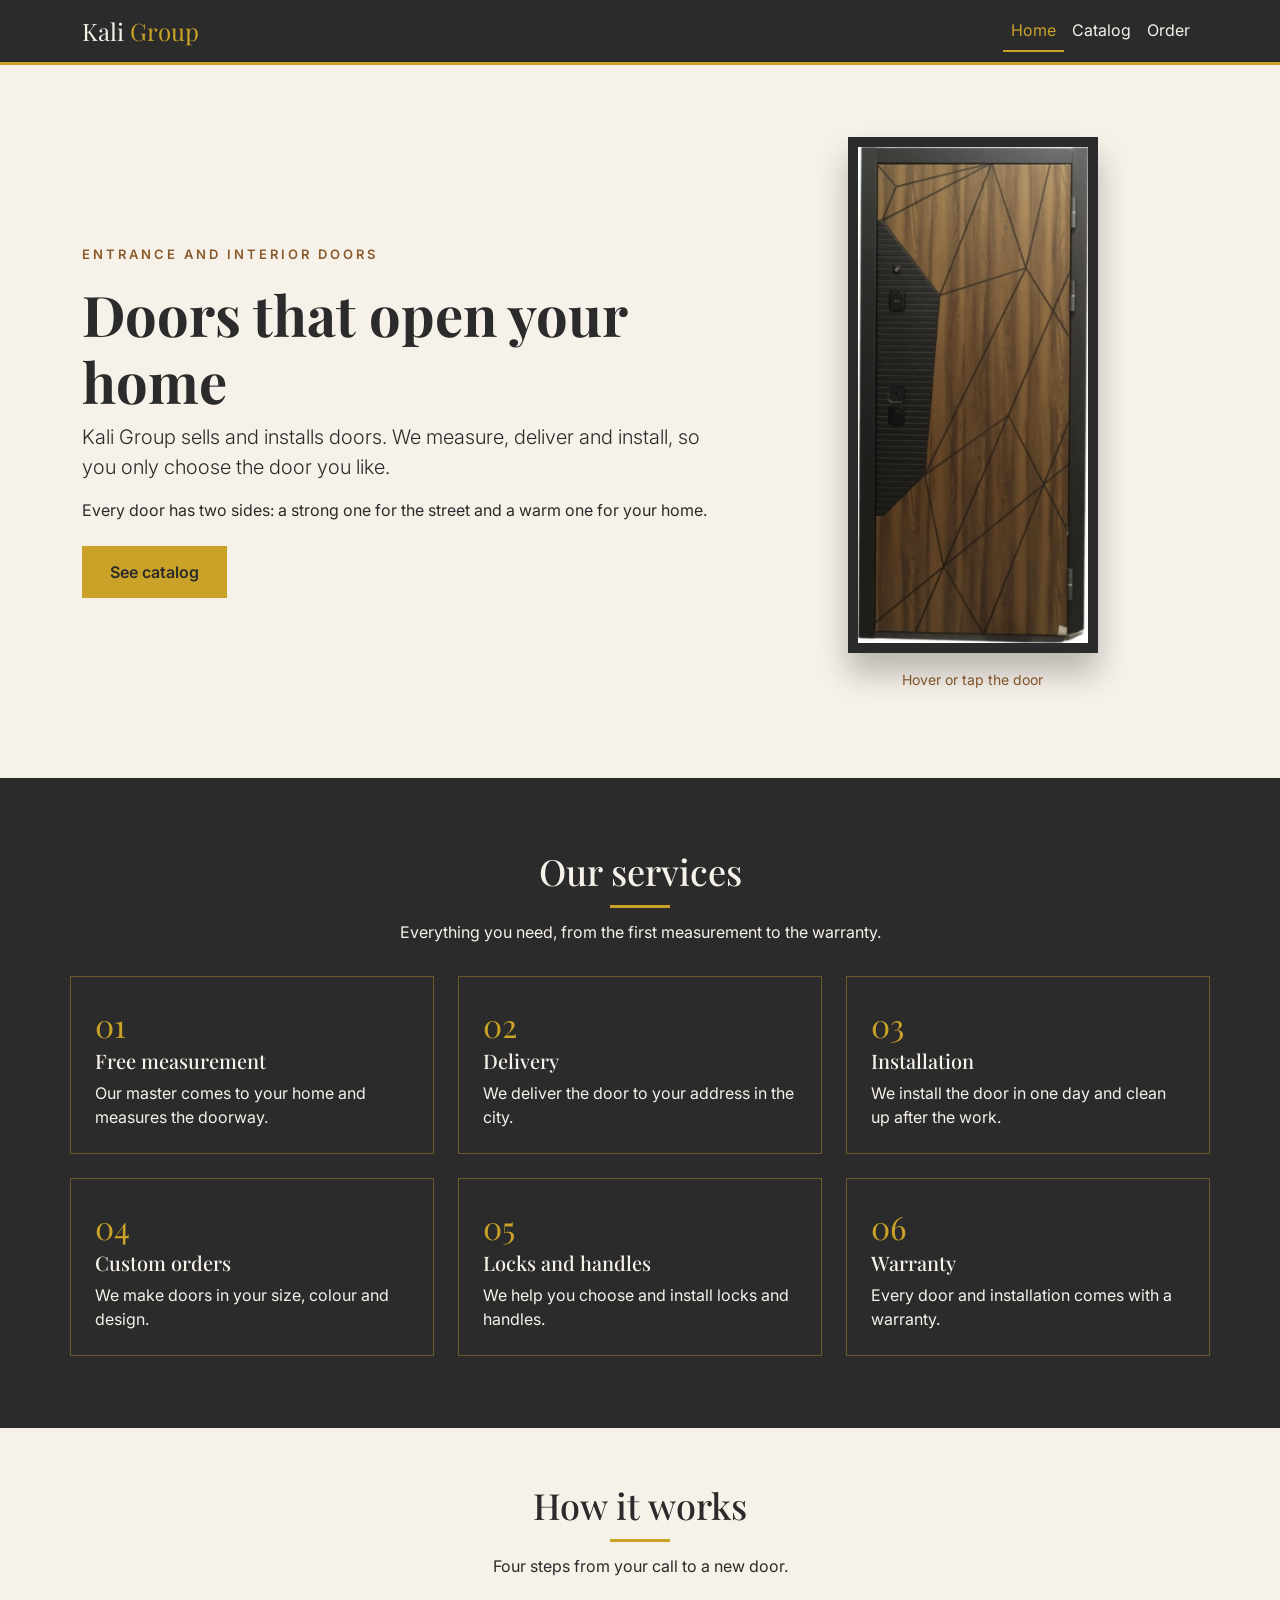
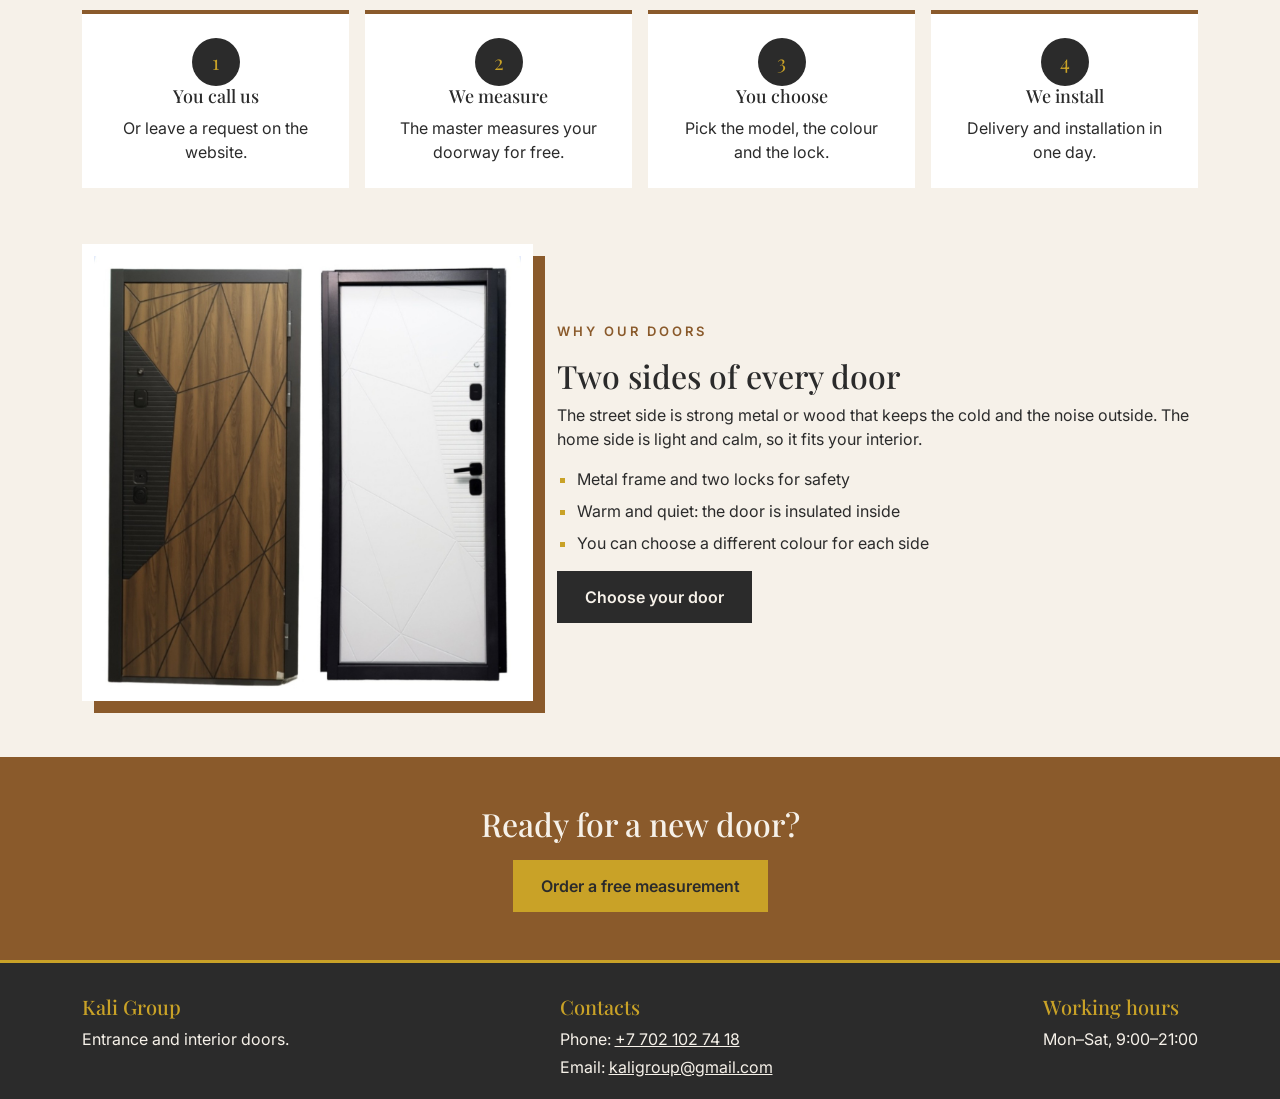
==== index.html @ c983450b "Add files via upload" ====
<!DOCTYPE html>
<html lang="en">
<head>
  <meta charset="UTF-8">
  <meta name="viewport" content="width=device-width, initial-scale=1">
  <title>Kali Group | Doors that open your home</title>

  <link href="https://fonts.googleapis.com/css2?family=Inter:wght@400;600&family=Playfair+Display:wght@600;700&display=swap" rel="stylesheet">
  <link href="https://cdn.jsdelivr.net/npm/bootstrap@5.3.3/dist/css/bootstrap.min.css" rel="stylesheet">
  <link href="style.css" rel="stylesheet">
</head>
<body>

  <header class="sticky-top">
    <nav class="navbar navbar-expand-md site-nav">
      <div class="container">
        <a class="navbar-brand" href="index.html">Kali <span>Group</span></a>

        <button class="navbar-toggler" type="button" data-bs-toggle="collapse" data-bs-target="#mainMenu"
                aria-controls="mainMenu" aria-expanded="false" aria-label="Open menu">
          <span class="navbar-toggler-icon"></span>
        </button>

        <div class="collapse navbar-collapse" id="mainMenu">
          <ul class="navbar-nav ms-auto">
            <li class="nav-item"><a class="nav-link active" href="index.html">Home</a></li>
            <li class="nav-item"><a class="nav-link" href="catalog.html">Catalog</a></li>
            <li class="nav-item"><a class="nav-link" href="catalog.html#order">Order</a></li>
          </ul>
        </div>
      </div>
    </nav>
  </header>

  <main>

    <section class="hero">
      <div class="container">
        <div class="row align-items-center g-4">

          <div class="col-12 col-md-7 text-center text-md-start">
            <p class="kicker">Entrance and interior doors</p>
            <h1>Doors that open your home</h1>
            <p class="lead">Kali Group sells and installs doors. We measure, deliver and install, so you only choose the door you like.</p>
            <p class="d-none d-md-block">Every door has two sides: a strong one for the street and a warm one for your home.</p>

            <a href="catalog.html" class="button mt-2">See catalog</a>
            <a href="tel:+77021027418" class="button button-line mt-2 d-md-none">Call us</a>
          </div>

          <div class="col-12 col-md-5">
            <div class="door" tabindex="0" aria-label="A door that opens when you hover or tap it">
              <div class="door-room">Welcome<br>home</div>
              <div class="door-leaf"></div>
            </div>
            <p class="door-hint">Hover or tap the door</p>
          </div>

        </div>
      </div>
    </section>

    <section class="services" id="services">
      <div class="services-inner">
        <h2 class="section-title">Our services</h2>
        <p class="section-text">Everything you need, from the first measurement to the warranty.</p>

        <div class="services-list">
          <article class="service-item">
            <p class="service-number">01</p>
            <h3>Free measurement</h3>
            <p>Our master comes to your home and measures the doorway.</p>
          </article>
          <article class="service-item">
            <p class="service-number">02</p>
            <h3>Delivery</h3>
            <p>We deliver the door to your address in the city.</p>
          </article>
          <article class="service-item">
            <p class="service-number">03</p>
            <h3>Installation</h3>
            <p>We install the door in one day and clean up after the work.</p>
          </article>
          <article class="service-item">
            <p class="service-number">04</p>
            <h3>Custom orders</h3>
            <p>We make doors in your size, colour and design.</p>
          </article>
          <article class="service-item">
            <p class="service-number">05</p>
            <h3>Locks and handles</h3>
            <p>We help you choose and install locks and handles.</p>
          </article>
          <article class="service-item">
            <p class="service-number">06</p>
            <h3>Warranty</h3>
            <p>Every door and installation comes with a warranty.</p>
          </article>
        </div>
      </div>
    </section>

    <section class="section" id="steps">
      <div class="container">
        <h2 class="section-title">How it works</h2>
        <p class="section-text">Four steps from your call to a new door.</p>

        <div class="steps">
          <article class="step">
            <p class="step-number">1</p>
            <h3>You call us</h3>
            <p>Or leave a request on the website.</p>
          </article>
          <article class="step">
            <p class="step-number">2</p>
            <h3>We measure</h3>
            <p>The master measures your doorway for free.</p>
          </article>
          <article class="step">
            <p class="step-number">3</p>
            <h3>You choose</h3>
            <p>Pick the model, the colour and the lock.</p>
          </article>
          <article class="step">
            <p class="step-number">4</p>
            <h3>We install</h3>
            <p>Delivery and installation in one day.</p>
          </article>
        </div>
      </div>
    </section>

    <section class="section pt-0" id="two-sides">
      <div class="container">
        <div class="row align-items-center g-4">

          <div class="col-12 col-md-5 order-2 order-md-1">
            <figure class="photo-frame mb-0">
              <img src="images/door-modern.jpg" alt="The Modern door: wooden street side and white home side" class="img-fluid">
            </figure>
          </div>

          <div class="col-12 col-md-7 order-1 order-md-2">
            <p class="kicker">Why our doors</p>
            <h2>Two sides of every door</h2>
            <p>The street side is strong metal or wood that keeps the cold and the noise outside. The home side is light and calm, so it fits your interior.</p>
            <ul class="check-list">
              <li>Metal frame and two locks for safety</li>
              <li>Warm and quiet: the door is insulated inside</li>
              <li>You can choose a different colour for each side</li>
            </ul>
            <a href="catalog.html" class="button button-dark">Choose your door</a>
          </div>

        </div>
      </div>
    </section>

    <section class="cta">
      <h2>Ready for a new door?</h2>
      <a href="catalog.html#order" class="button">Order a free measurement</a>
    </section>

  </main>

  <footer class="site-footer">
    <div class="container">
      <div class="footer-inner">
        <div>
          <h3>Kali Group</h3>
          <p>Entrance and interior doors.</p>
        </div>
        <div>
          <h3>Contacts</h3>
          <p>Phone: <a href="tel:+77021027418">+7 702 102 74 18</a></p>
          <p>Email: <a href="mailto:kaligroup@gmail.com">kaligroup@gmail.com</a></p>
        </div>
        <div>
          <h3>Working hours</h3>
          <p>Mon–Sat, 9:00–21:00</p>
        </div>
      </div>
  </footer>

  <script src="https://cdn.jsdelivr.net/npm/bootstrap@5.3.3/dist/js/bootstrap.bundle.min.js"></script>
</body>
</html>
---- style.css ----
:root {
  --graphite: #2b2b2b;
  --walnut: #8a5a2b;
  --cream: #f6f1e9;
  --brass: #c9a227;
  --white: #ffffff;
}

html {
  scroll-behavior: smooth;
}

body {
  font-family: "Inter", sans-serif;
  background-color: var(--cream);
  color: var(--graphite);
}

h1, h2, h3 {
  font-family: "Playfair Display", serif;
}

section {
  scroll-margin-top: 70px;
}

.section {
  padding: 56px 0;
}

.section-title {
  text-align: center;
  font-size: 30px;
  margin-bottom: 12px;
}

.section-title::after {
  content: "";
  display: block;
  width: 60px;
  height: 3px;
  margin: 12px auto 0;
  background-color: var(--brass);
}

.section-text {
  text-align: center;
  margin-bottom: 32px;
}

.kicker {
  text-transform: uppercase;
  letter-spacing: 3px;
  font-size: 13px;
  font-weight: 600;
  color: var(--walnut);
}

/* Buttons */

.button {
  display: inline-block;
  padding: 12px 26px;
  border: 2px solid var(--brass);
  background-color: var(--brass);
  color: var(--graphite);
  font-weight: 600;
  text-decoration: none;
  transition: background-color 0.3s, color 0.3s, border-color 0.3s;
}

.button:hover {
  background-color: var(--walnut);
  border-color: var(--walnut);
  color: var(--cream);
}

.button-line {
  background-color: transparent;
  border-color: var(--graphite);
}

.button-line:hover {
  background-color: var(--graphite);
  border-color: var(--graphite);
}

.button-dark {
  background-color: var(--graphite);
  border-color: var(--graphite);
  color: var(--cream);
}

/* Navbar */

.site-nav {
  background-color: var(--graphite);
  border-bottom: 3px solid var(--brass);
}

.site-nav .navbar-brand {
  font-family: "Playfair Display", serif;
  font-size: 24px;
  color: var(--cream);
}

.site-nav .navbar-brand span {
  color: var(--brass);
}

.site-nav .nav-link {
  color: var(--cream);
  border-bottom: 2px solid transparent;
  transition: color 0.3s, border-color 0.3s;
}

.site-nav .nav-link:hover,
.site-nav .nav-link.active {
  color: var(--brass);
  border-bottom-color: var(--brass);
}

.site-nav .navbar-toggler {
  border-color: var(--brass);
  border-radius: 0;
}

.site-nav .navbar-toggler-icon {
  filter: invert(1);
}

/* Hero with the door */

.hero {
  padding: 48px 0;
  overflow: hidden;
}

.hero h1 {
  font-size: 36px;
  font-weight: 700;
}

.door {
  display: grid;
  width: 200px;
  height: 412px;
  margin: 0 auto;
  border: 10px solid var(--graphite);
  perspective: 1200px;
  cursor: pointer;
  box-shadow: 0 20px 30px rgba(0, 0, 0, 0.25);
}

.door-room,
.door-leaf {
  grid-area: 1 / 1;
}

.door-room {
  display: flex;
  align-items: center;
  justify-content: center;
  text-align: center;
  background: radial-gradient(circle, #fff7d6, #e8c96a);
  font-family: "Playfair Display", serif;
  font-size: 24px;
  color: var(--walnut);
}

.door-leaf {
  background-image: url("images/door-modern-outside.jpg");
  background-size: cover;
  background-position: center;
  transform-origin: left center;
  transition: transform 1s;
}

.door:hover .door-leaf,
.door:focus .door-leaf {
  transform: rotateY(-75deg);
}

.door-hint {
  margin-top: 16px;
  text-align: center;
  font-size: 14px;
  color: var(--walnut);
}

/* Services: own Grid */

.services {
  padding: 56px 16px;
  background-color: var(--graphite);
  color: var(--cream);
}

.services-inner {
  max-width: 1140px;
  margin: 0 auto;
}

.services-list {
  display: grid;
  grid-template-columns: 1fr;
  gap: 16px;
}

.service-item {
  padding: 24px;
  border: 1px solid rgba(201, 162, 39, 0.4);
  transition: transform 0.3s, border-color 0.3s;
}

.service-item:hover {
  transform: translateY(-6px);
  border-color: var(--brass);
}

.service-number {
  font-family: "Playfair Display", serif;
  font-size: 32px;
  color: var(--brass);
}

.service-item h3 {
  font-size: 20px;
  margin-bottom: 8px;
}

.service-item p {
  margin-bottom: 0;
}

/* Steps: Flexbox */

.steps {
  display: flex;
  flex-direction: column;
  gap: 16px;
}

.step {
  flex: 1 1 40%;
  padding: 24px;
  background-color: var(--white);
  border-top: 4px solid var(--walnut);
  text-align: center;
}

.step-number {
  display: flex;
  align-items: center;
  justify-content: center;
  width: 48px;
  height: 48px;
  margin: 0 auto 12px;
  border-radius: 50%;
  background-color: var(--graphite);
  color: var(--brass);
  font-family: "Playfair Display", serif;
  font-size: 20px;
}

.step h3 {
  font-size: 18px;
}

.step p {
  margin-bottom: 0;
}

/* Photo with text */

.photo-frame {
  padding: 12px;
  background-color: var(--white);
  box-shadow: 12px 12px 0 var(--walnut);
}

.check-list {
  padding-left: 20px;
  list-style: square;
}

.check-list li {
  margin-bottom: 8px;
}

.check-list li::marker {
  color: var(--brass);
}

/* Call to action and footer */

.cta {
  padding: 48px 16px;
  background-color: var(--walnut);
  color: var(--cream);
  text-align: center;
}

.cta h2 {
  margin-bottom: 16px;
}

.site-footer {
  padding: 32px 0 16px;
  background-color: var(--graphite);
  color: var(--cream);
  border-top: 3px solid var(--brass);
}

.footer-inner {
  display: flex;
  flex-direction: column;
  gap: 24px;
}

.footer-inner h3 {
  font-size: 20px;
  color: var(--brass);
}

.footer-inner p {
  margin-bottom: 4px;
}

.footer-inner a {
  color: var(--cream);
}

.footer-credit {
  margin-top: 24px;
  padding-top: 16px;
  border-top: 1px solid rgba(246, 241, 233, 0.2);
  font-size: 13px;
  text-align: center;
}

/* Catalog page */

.page-head {
  padding: 48px 16px;
  background-color: var(--graphite);
  color: var(--cream);
  text-align: center;
}

.page-head .kicker {
  color: var(--brass);
}

.door-card {
  border: none;
  border-radius: 0;
  overflow: hidden;
  transition: transform 0.3s, box-shadow 0.3s;
}

.door-card:hover {
  transform: translateY(-8px);
  box-shadow: 0 12px 24px rgba(0, 0, 0, 0.15);
}

.door-card img {
  height: 300px;
  padding: 16px;
  object-fit: contain;
  transition: transform 0.4s;
}

.door-card:hover img {
  transform: scale(1.06);
}

.door-card .card-body {
  border-top: 3px solid var(--brass);
}

.door-price {
  font-family: "Playfair Display", serif;
  font-size: 20px;
}

.price-table {
  margin-bottom: 0;
}

.price-table thead th {
  background-color: var(--graphite);
  color: var(--cream);
  border: none;
}

.price-table td {
  background-color: var(--white);
  vertical-align: middle;
}

.price-table tbody tr:hover td {
  background-color: #efe6d6;
}

.table-note {
  margin-top: 12px;
  font-size: 14px;
}

.faq .accordion {
  --bs-accordion-border-radius: 0;
  --bs-accordion-inner-border-radius: 0;
}

.faq .accordion-button {
  font-weight: 600;
}

.faq .accordion-button:not(.collapsed) {
  background-color: var(--graphite);
  color: var(--cream);
  box-shadow: none;
}

.faq .accordion-button:not(.collapsed)::after {
  filter: invert(1) brightness(2);
}

.faq .accordion-button:focus {
  box-shadow: none;
  border-color: var(--brass);
}

.order-form {
  padding: 24px;
  background-color: var(--white);
  border-top: 4px solid var(--brass);
}

.order-form .form-control,
.order-form .form-select {
  border-radius: 0;
  border-color: #c9c2b5;
}

.order-form .form-control:focus,
.order-form .form-select:focus {
  border-color: var(--brass);
  box-shadow: 0 0 0 3px rgba(201, 162, 39, 0.25);
}

.order-info {
  height: 100%;
  padding: 24px;
  background-color: var(--graphite);
  color: var(--cream);
}

.order-info h3 {
  color: var(--brass);
}

.order-info a {
  color: var(--cream);
}

/* Media queries (mobile-first) */

@media (min-width: 768px) {
  .section-title {
    font-size: 36px;
  }

  .hero {
    padding: 72px 0;
  }

  .hero h1 {
    font-size: 48px;
  }

  .door {
    width: 250px;
    height: 516px;
  }

  .services {
    padding: 72px 24px;
  }

  .services-list {
    grid-template-columns: 1fr 1fr;
    gap: 24px;
  }

  .steps {
    flex-direction: row;
    flex-wrap: wrap;
  }

  .footer-inner {
    flex-direction: row;
    justify-content: space-between;
  }
}

@media (min-width: 1024px) {
  .hero h1 {
    font-size: 56px;
  }

  .services-list {
    grid-template-columns: 1fr 1fr 1fr;
  }

  .step {
    flex: 1 1 20%;
  }
}

@media (prefers-reduced-motion: reduce) {
  .door-leaf,
  .door-card,
  .door-card img,
  .service-item {
    transition: none;
  }
}
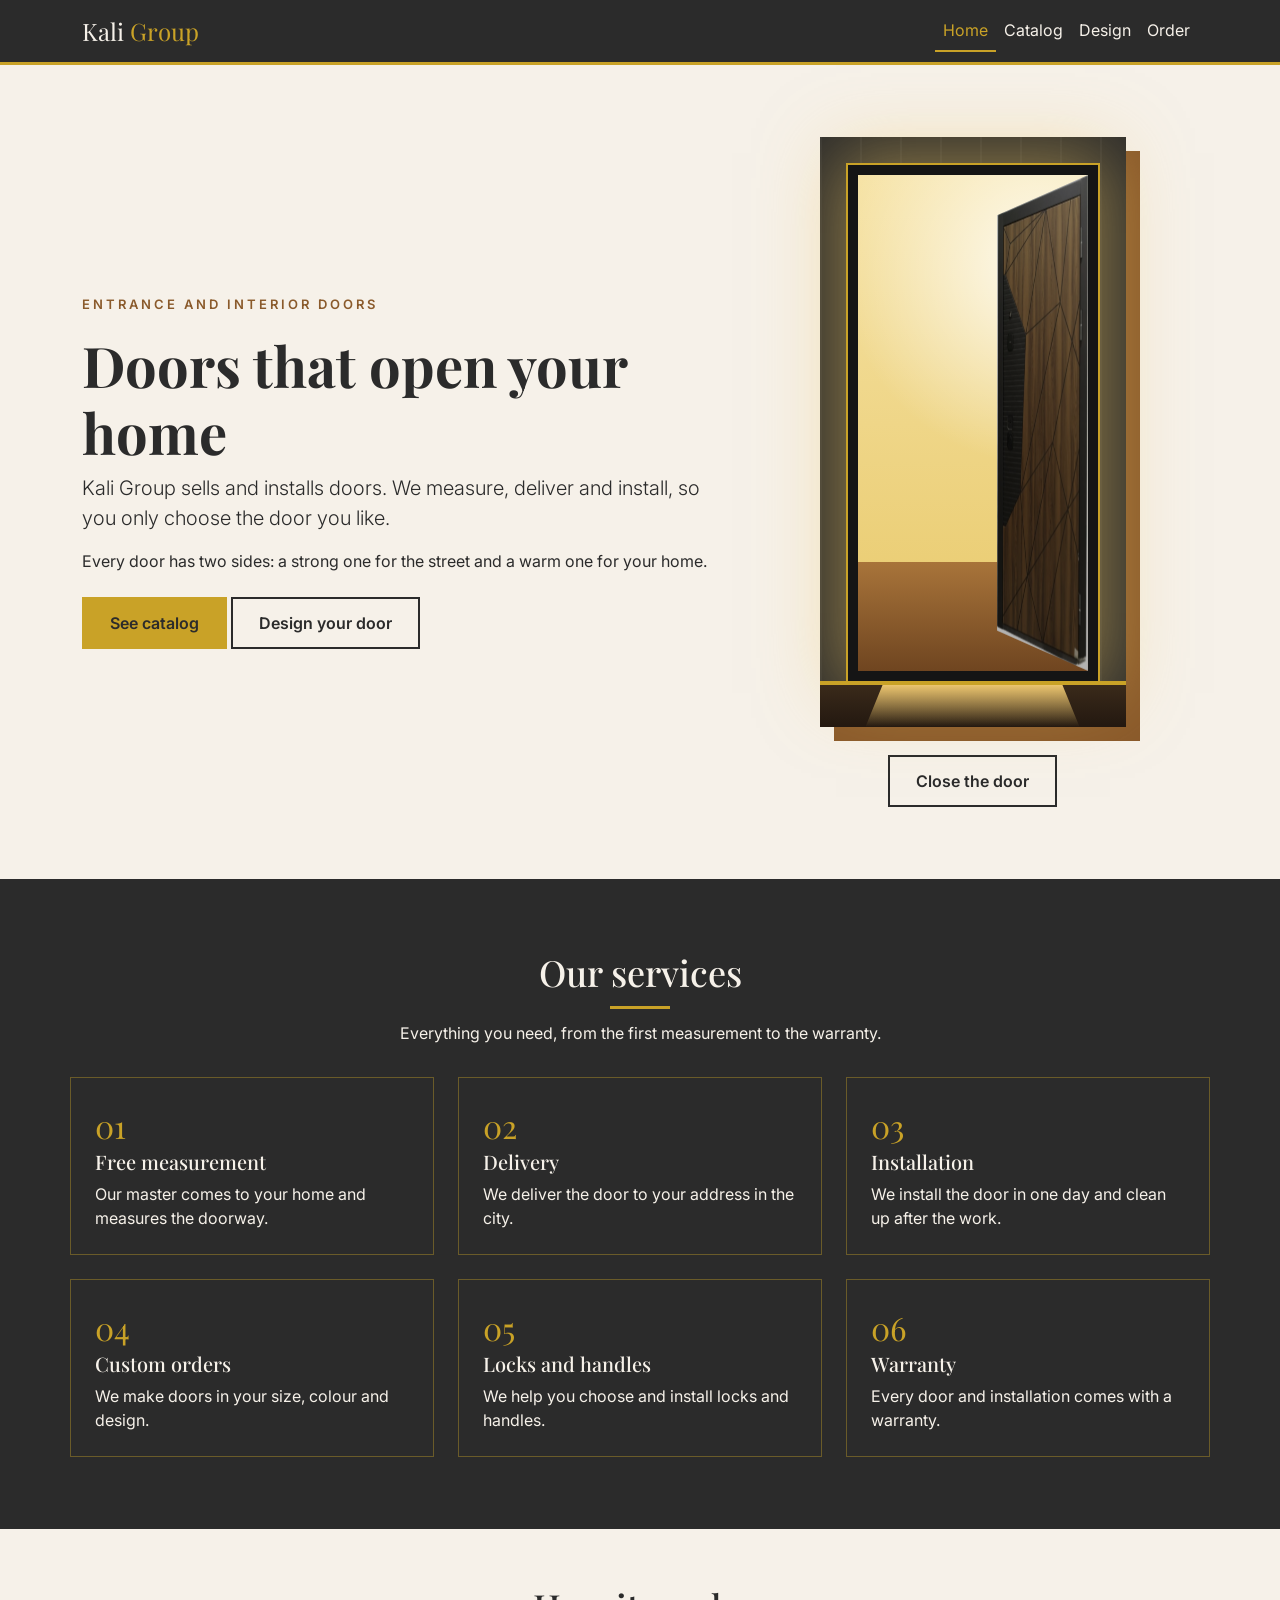
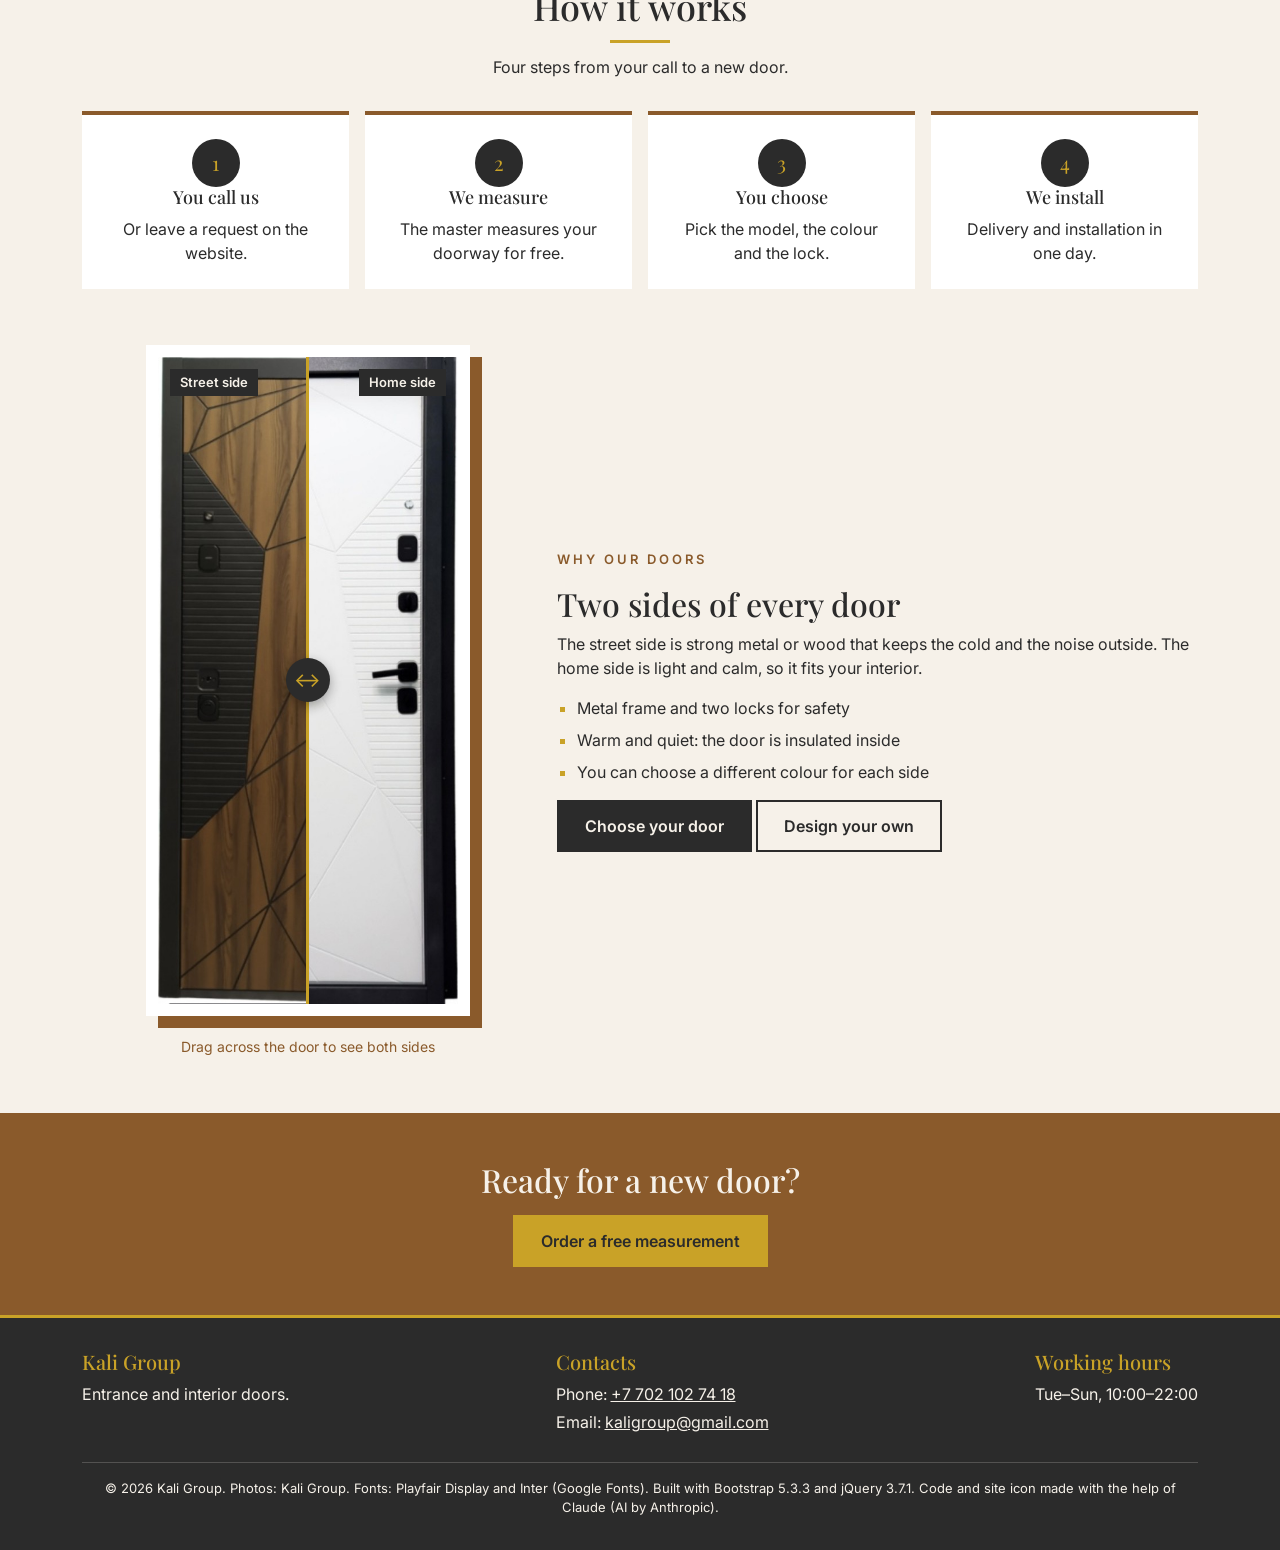
==== commit 05c131dc: "Add files via upload    git add favicon.* images/ && git commit -m "Add site icon"    git add css/ " ====
--- a/index.html
+++ b/index.html
@@ -4,15 +4,22 @@
   <meta charset="UTF-8">
   <meta name="viewport" content="width=device-width, initial-scale=1">
   <title>Kali Group | Doors that open your home</title>
+  <meta name="description" content="Kali Group sells and installs entrance and interior doors. Choose a door, design your own and order a free measurement.">
+  <meta name="theme-color" content="#2b2b2b">
+
+  <link rel="icon" href="favicon.svg" type="image/svg+xml">
+  <link rel="icon" href="images/favicon-32.png" sizes="32x32" type="image/png">
+  <link rel="icon" href="favicon.ico" sizes="48x48">
+  <link rel="apple-touch-icon" href="images/apple-touch-icon.png">
 
   <link href="https://fonts.googleapis.com/css2?family=Inter:wght@400;600&family=Playfair+Display:wght@600;700&display=swap" rel="stylesheet">
   <link href="https://cdn.jsdelivr.net/npm/bootstrap@5.3.3/dist/css/bootstrap.min.css" rel="stylesheet">
-  <link href="style.css" rel="stylesheet">
+  <link href="css/style.css" rel="stylesheet">
 </head>
 <body>
 
   <header class="sticky-top">
-    <nav class="navbar navbar-expand-md site-nav">
+    <nav class="navbar navbar-expand-md site-nav" aria-label="Main menu">
       <div class="container">
         <a class="navbar-brand" href="index.html">Kali <span>Group</span></a>
 
@@ -23,9 +30,10 @@
 
         <div class="collapse navbar-collapse" id="mainMenu">
           <ul class="navbar-nav ms-auto">
-            <li class="nav-item"><a class="nav-link active" href="index.html">Home</a></li>
+            <li class="nav-item"><a class="nav-link active" href="index.html" aria-current="page">Home</a></li>
             <li class="nav-item"><a class="nav-link" href="catalog.html">Catalog</a></li>
-            <li class="nav-item"><a class="nav-link" href="catalog.html#order">Order</a></li>
+            <li class="nav-item"><a class="nav-link" href="design.html">Design</a></li>
+            <li class="nav-item"><a class="nav-link" href="order.html">Order <span class="cart-count d-none" aria-label="doors in your order">0</span></a></li>
           </ul>
         </div>
       </div>
@@ -45,15 +53,18 @@
             <p class="d-none d-md-block">Every door has two sides: a strong one for the street and a warm one for your home.</p>
 
             <a href="catalog.html" class="button mt-2">See catalog</a>
-            <a href="tel:+77021027418" class="button button-line mt-2 d-md-none">Call us</a>
+            <a href="design.html" class="button button-line mt-2">Design your door</a>
           </div>
 
           <div class="col-12 col-md-5">
-            <div class="door" tabindex="0" aria-label="A door that opens when you hover or tap it">
-              <div class="door-room">Welcome<br>home</div>
-              <div class="door-leaf"></div>
+            <div class="door-stage" id="doorScene">
+              <div class="door-frame">
+                <div class="door-room"></div>
+                <div class="door-leaf" role="img" aria-label="Modern door with a walnut street side"></div>
+              </div>
+              <div class="door-floor"><div class="door-light"></div></div>
             </div>
-            <p class="door-hint">Hover or tap the door</p>
+            <button type="button" class="button button-line door-toggle" id="doorToggle" aria-pressed="false">Open the door</button>
           </div>
 
         </div>
@@ -135,9 +146,18 @@
         <div class="row align-items-center g-4">
 
           <div class="col-12 col-md-5 order-2 order-md-1">
-            <figure class="photo-frame mb-0">
-              <img src="images/door-modern.jpg" alt="The Modern door: wooden street side and white home side" class="img-fluid">
-            </figure>
+            <div class="photo-frame compare-frame mb-0">
+              <div class="compare" id="compare">
+                <img src="images/door-modern-inside.jpg" alt="Modern door, white home side with lines">
+                <div class="compare-top"><img src="images/door-modern-outside.jpg" alt="Modern door, walnut street side with lines"></div>
+                <input type="range" class="compare-range" id="compareRange" min="0" max="100" value="50" aria-label="Move to compare the street side and the home side of the door">
+                <span class="compare-line"></span>
+                <span class="compare-knob" aria-hidden="true">↔</span>
+                <span class="compare-tag compare-tag-left">Street side</span>
+                <span class="compare-tag compare-tag-right">Home side</span>
+              </div>
+            </div>
+            <p class="compare-hint">Drag across the door to see both sides</p>
           </div>
 
           <div class="col-12 col-md-7 order-1 order-md-2">
@@ -150,6 +170,7 @@
               <li>You can choose a different colour for each side</li>
             </ul>
             <a href="catalog.html" class="button button-dark">Choose your door</a>
+            <a href="design.html" class="button button-line">Design your own</a>
           </div>
 
         </div>
@@ -158,7 +179,7 @@
 
     <section class="cta">
       <h2>Ready for a new door?</h2>
-      <a href="catalog.html#order" class="button">Order a free measurement</a>
+      <a href="order.html" class="button">Order a free measurement</a>
     </section>
 
   </main>
@@ -177,11 +198,20 @@
         </div>
         <div>
           <h3>Working hours</h3>
-          <p>Mon–Sat, 9:00–21:00</p>
-        </div>
-      </div>
+          <p>Tue–Sun, 10:00–22:00</p>
+        </div>
+      </div>
+      <p class="footer-credit">&copy; 2026 Kali Group. Photos: Kali Group. Fonts: Playfair Display and Inter (Google Fonts). Built with Bootstrap 5.3.3 and jQuery 3.7.1. Code and site icon made with the help of Claude (AI by Anthropic).</p>
+    </div>
   </footer>
 
+  <button type="button" class="to-top" id="toTop" aria-label="Back to top">↑</button>
+  <div class="toast-note" id="toast" role="status" aria-live="polite"></div>
+
+  <script src="https://cdn.jsdelivr.net/npm/jquery@3.7.1/dist/jquery.min.js"></script>
   <script src="https://cdn.jsdelivr.net/npm/bootstrap@5.3.3/dist/js/bootstrap.bundle.min.js"></script>
+  <script src="js/shared.js"></script>
+  <script src="js/effects.js"></script>
+  <script src="js/home.js"></script>
 </body>
-</html>+</html>
--- a/css/style.css
+++ b/css/style.css
@@ -0,0 +1,1249 @@
+:root {
+  --graphite: #2b2b2b;
+  --walnut: #8a5a2b;
+  --cream: #f6f1e9;
+  --brass: #c9a227;
+  --white: #ffffff;
+  --error: #a4372a;
+}
+
+body {
+  font-family: "Inter", sans-serif;
+  background-color: var(--cream);
+  color: var(--graphite);
+}
+
+h1, h2, h3 {
+  font-family: "Playfair Display", serif;
+}
+
+section {
+  scroll-margin-top: 70px;
+}
+
+a:focus-visible,
+button:focus-visible,
+input:focus-visible,
+select:focus-visible,
+textarea:focus-visible {
+  outline: 3px solid var(--brass);
+  outline-offset: 3px;
+}
+
+.section {
+  padding: 56px 0;
+}
+
+.section-title {
+  text-align: center;
+  font-size: 30px;
+  margin-bottom: 12px;
+}
+
+.section-title::after {
+  content: "";
+  display: block;
+  width: 60px;
+  height: 3px;
+  margin: 12px auto 0;
+  background-color: var(--brass);
+}
+
+.section-text {
+  text-align: center;
+  margin-bottom: 32px;
+}
+
+.kicker {
+  text-transform: uppercase;
+  letter-spacing: 3px;
+  font-size: 13px;
+  font-weight: 600;
+  color: var(--walnut);
+}
+
+/* Buttons */
+
+.button {
+  display: inline-block;
+  padding: 12px 26px;
+  border: 2px solid var(--brass);
+  background-color: var(--brass);
+  color: var(--graphite);
+  font-family: inherit;
+  font-size: 16px;
+  font-weight: 600;
+  line-height: 1.5;
+  text-align: center;
+  text-decoration: none;
+  cursor: pointer;
+  transition: background-color 0.3s, color 0.3s, border-color 0.3s, transform 0.2s;
+}
+
+.button:hover {
+  background-color: var(--walnut);
+  border-color: var(--walnut);
+  color: var(--cream);
+  transform: translateY(-2px);
+}
+
+.button:active {
+  transform: translateY(0);
+}
+
+.button-line {
+  background-color: transparent;
+  border-color: var(--graphite);
+}
+
+.button-line:hover {
+  background-color: var(--graphite);
+  border-color: var(--graphite);
+}
+
+.button-dark {
+  background-color: var(--graphite);
+  border-color: var(--graphite);
+  color: var(--cream);
+}
+
+.button-dark:hover {
+  background-color: var(--brass);
+  border-color: var(--brass);
+  color: var(--graphite);
+}
+
+/* Navbar */
+
+.site-nav {
+  background-color: var(--graphite);
+  border-bottom: 3px solid var(--brass);
+}
+
+.site-nav .navbar-brand {
+  font-family: "Playfair Display", serif;
+  font-size: 24px;
+  color: var(--cream);
+}
+
+.site-nav .navbar-brand span {
+  color: var(--brass);
+}
+
+.site-nav .nav-link {
+  color: var(--cream);
+  border-bottom: 2px solid transparent;
+  transition: color 0.3s, border-color 0.3s;
+}
+
+.site-nav .nav-link:hover,
+.site-nav .nav-link.active {
+  color: var(--brass);
+  border-bottom-color: var(--brass);
+}
+
+.site-nav .navbar-toggler {
+  border-color: var(--brass);
+  border-radius: 0;
+}
+
+.site-nav .navbar-toggler-icon {
+  filter: invert(1);
+}
+
+.cart-count {
+  display: inline-block;
+  min-width: 22px;
+  margin-left: 4px;
+  padding: 0 6px;
+  border-radius: 11px;
+  background-color: var(--brass);
+  color: var(--graphite);
+  font-size: 13px;
+  font-weight: 600;
+  line-height: 22px;
+  text-align: center;
+}
+
+/* Hero with the door */
+
+.hero {
+  padding: 48px 0;
+  overflow: hidden;
+}
+
+.hero h1 {
+  font-size: 36px;
+  font-weight: 700;
+}
+
+.door-stage {
+  position: relative;
+  width: max-content;
+  max-width: 100%;
+  margin: 0 auto;
+  padding: 28px 28px 0;
+  background-color: var(--graphite);
+  background-image: repeating-linear-gradient(90deg, rgba(255, 255, 255, 0.04) 0 2px, transparent 2px 40px);
+  box-shadow: 14px 14px 0 var(--walnut);
+  cursor: pointer;
+}
+
+.door-frame {
+  display: grid;
+  width: 200px;
+  height: 412px;
+  border: 10px solid #151515;
+  perspective: 1100px;
+  box-shadow: 0 0 0 2px var(--brass);
+  transition: box-shadow 1.4s;
+}
+
+.door-room,
+.door-leaf {
+  grid-area: 1 / 1;
+}
+
+.door-room {
+  position: relative;
+  background:
+    radial-gradient(circle at 80% 18%, rgba(255, 255, 255, 0.85), transparent 45%),
+    linear-gradient(#f6e3a6, #e8c96a);
+}
+
+.door-room::before {
+  content: "";
+  position: absolute;
+  right: 0;
+  bottom: 0;
+  left: 0;
+  height: 22%;
+  background: linear-gradient(#a8743a, #6f4520);
+}
+
+.door-room::after {
+  content: "";
+  position: absolute;
+  top: 12%;
+  right: 16%;
+  width: 26px;
+  height: 20px;
+  background-color: var(--brass);
+  clip-path: polygon(20% 0, 80% 0, 100% 100%, 0 100%);
+}
+
+.door-leaf {
+  position: relative;
+  z-index: 1;
+  background-image: url("../images/door-modern-outside.jpg");
+  background-size: cover;
+  background-position: center;
+  transform-origin: right center;
+  transition: transform 1.6s cubic-bezier(0.3, 0.7, 0.2, 1), filter 1.6s;
+}
+
+.door-stage.is-open .door-leaf {
+  transform: rotateY(-68deg);
+  filter: brightness(0.7);
+}
+
+.door-stage.is-open .door-frame {
+  box-shadow: 0 0 0 2px var(--brass), 0 0 70px 12px rgba(240, 200, 100, 0.5);
+}
+
+.door-floor {
+  position: relative;
+  height: 46px;
+  margin: 0 -28px;
+  overflow: hidden;
+  border-top: 4px solid var(--brass);
+  background: linear-gradient(#3a2a1a, #231810);
+}
+
+.door-light {
+  position: absolute;
+  top: 0;
+  left: 50%;
+  width: 70%;
+  height: 100%;
+  transform: translateX(-50%);
+  background: linear-gradient(rgba(255, 214, 120, 0.9), transparent);
+  clip-path: polygon(8% 0, 92% 0, 100% 100%, 0 100%);
+  opacity: 0;
+  transition: opacity 1.4s;
+}
+
+.door-stage.is-open .door-light {
+  opacity: 1;
+}
+
+.door-toggle {
+  display: block;
+  margin: 28px auto 0;
+}
+
+/* Services: own Grid */
+
+.services {
+  padding: 56px 16px;
+  background-color: var(--graphite);
+  color: var(--cream);
+}
+
+.services-inner {
+  max-width: 1140px;
+  margin: 0 auto;
+}
+
+.services-list {
+  display: grid;
+  grid-template-columns: 1fr;
+  gap: 16px;
+}
+
+.service-item {
+  padding: 24px;
+  border: 1px solid rgba(201, 162, 39, 0.4);
+  transition: transform 0.3s, border-color 0.3s;
+}
+
+.service-item:hover {
+  transform: translateY(-6px);
+  border-color: var(--brass);
+}
+
+.service-number {
+  font-family: "Playfair Display", serif;
+  font-size: 32px;
+  color: var(--brass);
+}
+
+.service-item h3 {
+  font-size: 20px;
+  margin-bottom: 8px;
+}
+
+.service-item p {
+  margin-bottom: 0;
+}
+
+/* Steps: Flexbox */
+
+.steps {
+  display: flex;
+  flex-direction: column;
+  gap: 16px;
+}
+
+.step {
+  flex: 1 1 40%;
+  padding: 24px;
+  background-color: var(--white);
+  border-top: 4px solid var(--walnut);
+  text-align: center;
+}
+
+.step-number {
+  display: flex;
+  align-items: center;
+  justify-content: center;
+  width: 48px;
+  height: 48px;
+  margin: 0 auto 12px;
+  border-radius: 50%;
+  background-color: var(--graphite);
+  color: var(--brass);
+  font-family: "Playfair Display", serif;
+  font-size: 20px;
+}
+
+.step h3 {
+  font-size: 18px;
+}
+
+.step p {
+  margin-bottom: 0;
+}
+
+/* Two sides: compare slider */
+
+.photo-frame {
+  padding: 12px;
+  background-color: var(--white);
+  box-shadow: 12px 12px 0 var(--walnut);
+}
+
+.compare-frame {
+  width: 324px;
+  max-width: 100%;
+  margin: 0 auto;
+}
+
+.compare {
+  --pos: 50%;
+  position: relative;
+  width: 100%;
+  margin: 0 auto;
+  aspect-ratio: 535 / 1153;
+  overflow: hidden;
+}
+
+.compare img {
+  position: absolute;
+  inset: 0;
+  display: block;
+  width: 100%;
+  height: 100%;
+  object-fit: cover;
+}
+
+.compare-top {
+  position: absolute;
+  inset: 0;
+  clip-path: inset(0 calc(100% - var(--pos)) 0 0);
+}
+
+.compare-line {
+  pointer-events: none;
+  position: absolute;
+  top: 0;
+  bottom: 0;
+  left: var(--pos);
+  width: 3px;
+  margin-left: -1.5px;
+  background-color: var(--brass);
+}
+
+.compare-knob {
+  position: absolute;
+  top: 50%;
+  left: var(--pos);
+  display: flex;
+  align-items: center;
+  justify-content: center;
+  width: 44px;
+  height: 44px;
+  margin: -22px 0 0 -22px;
+  border-radius: 50%;
+  background-color: var(--graphite);
+  color: var(--brass);
+  font-size: 20px;
+  box-shadow: 0 4px 12px rgba(0, 0, 0, 0.35);
+  pointer-events: none;
+}
+
+.compare-tag {
+  position: absolute;
+  top: 12px;
+  padding: 4px 10px;
+  background-color: var(--graphite);
+  color: var(--cream);
+  font-size: 13px;
+  font-weight: 600;
+  pointer-events: none;
+}
+
+.compare-tag-left {
+  left: 12px;
+}
+
+.compare-tag-right {
+  right: 12px;
+}
+
+.compare-range {
+  position: absolute;
+  inset: 0;
+  width: 100%;
+  height: 100%;
+  margin: 0;
+  opacity: 0;
+  cursor: ew-resize;
+}
+
+.compare-range:focus-visible ~ .compare-knob {
+  outline: 3px solid var(--brass);
+  outline-offset: 3px;
+}
+
+.compare-hint {
+  margin: 20px 0 0;
+  text-align: center;
+  font-size: 14px;
+  color: var(--walnut);
+}
+
+.check-list {
+  padding-left: 20px;
+  list-style: square;
+}
+
+.check-list li {
+  margin-bottom: 8px;
+}
+
+.check-list li::marker {
+  color: var(--brass);
+}
+
+/* Call to action and footer */
+
+.cta {
+  padding: 48px 16px;
+  background-color: var(--walnut);
+  color: var(--cream);
+  text-align: center;
+}
+
+.cta h2 {
+  margin-bottom: 16px;
+}
+
+.cta .button-line {
+  border-color: var(--cream);
+  color: var(--cream);
+}
+
+.cta .button-line:hover {
+  background-color: var(--cream);
+  border-color: var(--cream);
+  color: var(--graphite);
+}
+
+.site-footer {
+  padding: 32px 0 16px;
+  background-color: var(--graphite);
+  color: var(--cream);
+  border-top: 3px solid var(--brass);
+}
+
+.footer-inner {
+  display: flex;
+  flex-direction: column;
+  gap: 24px;
+}
+
+.footer-inner h3 {
+  font-size: 20px;
+  color: var(--brass);
+}
+
+.footer-inner p {
+  margin-bottom: 4px;
+}
+
+.footer-inner a {
+  color: var(--cream);
+}
+
+.footer-credit {
+  margin-top: 24px;
+  padding-top: 16px;
+  border-top: 1px solid rgba(246, 241, 233, 0.2);
+  font-size: 13px;
+  text-align: center;
+}
+
+.to-top {
+  position: fixed;
+  right: 16px;
+  bottom: 16px;
+  z-index: 20;
+  display: none;
+  width: 46px;
+  height: 46px;
+  border: 2px solid var(--brass);
+  background-color: var(--graphite);
+  color: var(--brass);
+  font-size: 22px;
+  cursor: pointer;
+  transition: background-color 0.3s, color 0.3s;
+}
+
+.to-top:hover {
+  background-color: var(--brass);
+  color: var(--graphite);
+}
+
+.toast-note {
+  position: fixed;
+  right: 16px;
+  bottom: 74px;
+  left: 16px;
+  z-index: 30;
+  max-width: 420px;
+  margin: 0 auto;
+  padding: 12px 16px;
+  border-left: 4px solid var(--brass);
+  background-color: var(--graphite);
+  color: var(--cream);
+  opacity: 0;
+  pointer-events: none;
+}
+
+/* Inner pages */
+
+.page-head {
+  padding: 48px 16px;
+  background-color: var(--graphite);
+  color: var(--cream);
+  text-align: center;
+}
+
+.page-head .kicker {
+  color: var(--brass);
+}
+
+/* Catalog: filters and cards */
+
+.filters {
+  padding: 20px;
+  background-color: var(--white);
+  border-top: 4px solid var(--brass);
+}
+
+.filters .form-label {
+  font-weight: 600;
+}
+
+.result-info {
+  margin: 20px 0;
+  font-weight: 600;
+  color: var(--walnut);
+}
+
+.door-card {
+  border: none;
+  border-radius: 0;
+  overflow: hidden;
+  transition: transform 0.3s, box-shadow 0.3s;
+}
+
+.door-card:hover {
+  transform: translateY(-8px);
+  box-shadow: 0 12px 24px rgba(0, 0, 0, 0.15);
+}
+
+.door-card img {
+  height: 300px;
+  padding: 16px;
+  object-fit: contain;
+  transition: transform 0.4s;
+}
+
+.door-card:hover img {
+  transform: scale(1.06);
+}
+
+.door-card .card-body {
+  border-top: 3px solid var(--brass);
+}
+
+.door-size {
+  margin-bottom: 4px;
+  font-size: 14px;
+  color: var(--walnut);
+}
+
+.door-price {
+  font-family: "Playfair Display", serif;
+  font-size: 20px;
+}
+
+.empty-state {
+  padding: 40px 16px;
+  border: 2px dashed var(--brass);
+  background-color: var(--white);
+  text-align: center;
+}
+
+.price-table {
+  margin-bottom: 0;
+}
+
+.price-table thead th {
+  background-color: var(--graphite);
+  color: var(--cream);
+  border: none;
+}
+
+.price-table td {
+  background-color: var(--white);
+  vertical-align: middle;
+}
+
+.price-table tbody tr:hover td {
+  background-color: #efe6d6;
+}
+
+.table-note {
+  margin-top: 12px;
+  font-size: 14px;
+}
+
+/* FAQ accordion (jQuery) */
+
+.faq-item {
+  margin-bottom: 8px;
+  border: 1px solid #d9d0bf;
+  background-color: var(--white);
+}
+
+.faq-item h3 {
+  margin: 0;
+  font-size: 18px;
+}
+
+.faq-question {
+  display: flex;
+  align-items: center;
+  justify-content: space-between;
+  gap: 16px;
+  width: 100%;
+  padding: 16px 20px;
+  border: none;
+  background: none;
+  color: inherit;
+  font-family: "Inter", sans-serif;
+  font-size: 17px;
+  font-weight: 600;
+  text-align: left;
+  cursor: pointer;
+  transition: background-color 0.3s, color 0.3s;
+}
+
+.faq-question::after {
+  content: "+";
+  font-size: 24px;
+  color: var(--walnut);
+}
+
+.faq-question:hover {
+  background-color: #efe6d6;
+}
+
+.faq-question[aria-expanded="true"] {
+  background-color: var(--graphite);
+  color: var(--cream);
+}
+
+.faq-question[aria-expanded="true"]::after {
+  content: "−";
+  color: var(--brass);
+}
+
+.faq-answer {
+  display: none;
+  padding: 16px 20px;
+  border-top: 3px solid var(--brass);
+}
+
+/* Design page */
+
+.cfg-stage {
+  padding: 32px 16px 24px;
+  background-color: var(--graphite);
+  background-image: repeating-linear-gradient(90deg, rgba(255, 255, 255, 0.04) 0 2px, transparent 2px 40px);
+  text-align: center;
+}
+
+.cfg-door {
+  --street: #2b2b2b;
+  --home: #f1ece2;
+  --handle: #c9a227;
+  width: 210px;
+  height: 436px;
+  margin: 0 auto 24px;
+  perspective: 1200px;
+}
+
+.cfg-inner {
+  position: relative;
+  width: 100%;
+  height: 100%;
+  transform-style: preserve-3d;
+  transition: transform 0.9s cubic-bezier(0.3, 0.7, 0.2, 1);
+}
+
+.cfg-door.show-home .cfg-inner {
+  transform: rotateY(180deg);
+}
+
+.cfg-face {
+  position: absolute;
+  inset: 0;
+  border: 10px solid #151515;
+  backface-visibility: hidden;
+  box-shadow: 0 0 0 2px var(--brass), 0 18px 30px rgba(0, 0, 0, 0.45);
+}
+
+.cfg-front {
+  background-color: var(--street);
+}
+
+.cfg-back {
+  background-color: var(--home);
+  transform: rotateY(180deg);
+}
+
+.cfg-face::before,
+.cfg-face::after {
+  content: "";
+  position: absolute;
+  right: 20%;
+  left: 20%;
+  height: 34%;
+  border: 3px solid rgba(0, 0, 0, 0.25);
+  box-shadow: inset 0 0 0 4px rgba(255, 255, 255, 0.1);
+}
+
+.cfg-face::before {
+  top: 7%;
+}
+
+.cfg-face::after {
+  bottom: 7%;
+}
+
+.cfg-door.is-modern .cfg-face::before,
+.cfg-door.is-modern .cfg-face::after {
+  display: none;
+}
+
+.cfg-door.is-modern .cfg-face {
+  background-image: repeating-linear-gradient(0deg, transparent 0 26px, rgba(0, 0, 0, 0.3) 26px 28px);
+}
+
+.cfg-handle {
+  position: absolute;
+  top: 46%;
+  left: 12px;
+  z-index: 1;
+  width: 12px;
+  height: 76px;
+  border-radius: 6px;
+  background-color: var(--handle);
+  box-shadow: 0 3px 5px rgba(0, 0, 0, 0.45), inset 2px 0 0 rgba(255, 255, 255, 0.35);
+}
+
+.cfg-door.handle-right .cfg-handle {
+  right: 12px;
+  left: auto;
+}
+
+.cfg-back .cfg-handle {
+  right: 12px;
+  left: auto;
+}
+
+.cfg-door.handle-right .cfg-back .cfg-handle {
+  right: auto;
+  left: 12px;
+}
+
+.segmented {
+  display: inline-flex;
+  border: 2px solid var(--brass);
+}
+
+.segmented button {
+  padding: 8px 18px;
+  border: none;
+  background: transparent;
+  color: var(--cream);
+  font-family: inherit;
+  font-weight: 600;
+  cursor: pointer;
+  transition: background-color 0.3s, color 0.3s;
+}
+
+.segmented button:hover {
+  background-color: rgba(201, 162, 39, 0.25);
+}
+
+.segmented button[aria-pressed="true"] {
+  background-color: var(--brass);
+  color: var(--graphite);
+}
+
+.cfg-summary {
+  padding: 20px;
+  background-color: var(--white);
+  border-top: 4px solid var(--brass);
+}
+
+.cfg-summary dl {
+  margin-bottom: 12px;
+}
+
+.cfg-summary dt {
+  float: left;
+  clear: left;
+  width: 90px;
+  font-weight: 600;
+  color: var(--walnut);
+}
+
+.cfg-summary dd {
+  margin-left: 100px;
+}
+
+.cfg-price {
+  font-family: "Playfair Display", serif;
+  font-size: 30px;
+  font-weight: 700;
+}
+
+.cfg-note {
+  font-size: 14px;
+}
+
+.cfg-panel {
+  padding: 24px;
+  background-color: var(--white);
+  border-top: 4px solid var(--brass);
+}
+
+.cfg-panel fieldset {
+  margin-bottom: 24px;
+}
+
+.cfg-panel legend,
+.cfg-panel .cfg-label {
+  display: block;
+  float: none;
+  margin-bottom: 10px;
+  font-family: "Playfair Display", serif;
+  font-size: 20px;
+  font-weight: 600;
+}
+
+.choice-row {
+  display: flex;
+  flex-wrap: wrap;
+  gap: 10px;
+}
+
+.choice {
+  position: relative;
+  display: inline-flex;
+  align-items: center;
+  gap: 8px;
+  margin: 0;
+  cursor: pointer;
+}
+
+.choice input {
+  position: absolute;
+  opacity: 0;
+}
+
+.choice-box,
+.swatch {
+  padding: 8px 16px;
+  border: 2px solid #c9c2b5;
+  background-color: var(--white);
+  transition: border-color 0.3s, background-color 0.3s;
+}
+
+.choice:hover .choice-box,
+.swatch:hover {
+  border-color: var(--brass);
+}
+
+.choice input:checked + .choice-box {
+  border-color: var(--graphite);
+  background-color: var(--graphite);
+  color: var(--cream);
+}
+
+.swatch input:checked ~ .swatch-name {
+  font-weight: 600;
+}
+
+.swatch:has(input:checked) {
+  border-color: var(--graphite);
+  box-shadow: inset 0 0 0 1px var(--graphite);
+}
+
+.choice input:focus-visible + .choice-box,
+.swatch:has(input:focus-visible) {
+  outline: 3px solid var(--brass);
+  outline-offset: 3px;
+}
+
+.swatch {
+  padding: 6px 12px 6px 8px;
+}
+
+.swatch-dot {
+  width: 22px;
+  height: 22px;
+  border: 1px solid rgba(0, 0, 0, 0.35);
+  border-radius: 50%;
+}
+
+/* Order page */
+
+.cart-box,
+.order-form {
+  padding: 24px;
+  background-color: var(--white);
+  border-top: 4px solid var(--brass);
+}
+
+.cart-empty {
+  padding: 8px 0;
+}
+
+.cart-item {
+  display: grid;
+  grid-template-columns: 1fr auto;
+  gap: 8px 16px;
+  padding: 16px 0;
+  border-bottom: 1px solid #e3dccd;
+}
+
+.cart-info {
+  display: flex;
+  flex-direction: column;
+}
+
+.cart-info span {
+  font-size: 14px;
+  color: var(--walnut);
+}
+
+.cart-qty {
+  display: flex;
+  align-items: center;
+  gap: 8px;
+}
+
+.qty-btn {
+  width: 34px;
+  height: 34px;
+  border: 2px solid var(--graphite);
+  background-color: var(--white);
+  font-size: 18px;
+  line-height: 1;
+  cursor: pointer;
+  transition: background-color 0.3s, color 0.3s;
+}
+
+.qty-btn:hover:not(:disabled) {
+  background-color: var(--graphite);
+  color: var(--cream);
+}
+
+.qty-btn:disabled {
+  border-color: #c9c2b5;
+  color: #c9c2b5;
+  cursor: not-allowed;
+}
+
+.qty-number {
+  min-width: 24px;
+  text-align: center;
+  font-weight: 600;
+}
+
+.cart-line {
+  display: flex;
+  flex-direction: column;
+  align-items: flex-end;
+  grid-column: 2;
+  grid-row: 1 / span 2;
+}
+
+.cart-price {
+  font-family: "Playfair Display", serif;
+  font-size: 18px;
+  font-weight: 700;
+}
+
+.remove-btn {
+  padding: 0;
+  border: none;
+  background: none;
+  color: var(--error);
+  font-size: 14px;
+  text-decoration: underline;
+  cursor: pointer;
+}
+
+.remove-btn:hover {
+  color: var(--graphite);
+}
+
+.cart-total {
+  display: flex;
+  justify-content: space-between;
+  padding-top: 16px;
+  font-size: 18px;
+}
+
+.cart-total strong {
+  font-family: "Playfair Display", serif;
+  font-size: 24px;
+}
+
+.order-form .form-label {
+  font-weight: 600;
+}
+
+.order-form .form-control,
+.order-form .form-select {
+  border-radius: 0;
+  border-color: #c9c2b5;
+}
+
+.order-form .form-control:focus,
+.order-form .form-select:focus {
+  border-color: var(--brass);
+  box-shadow: 0 0 0 3px rgba(201, 162, 39, 0.25);
+}
+
+.order-form .form-control.is-invalid,
+.order-form .form-select.is-invalid {
+  border-color: var(--error);
+  background-image: none;
+  padding-right: 12px;
+}
+
+.order-form .invalid-feedback,
+.order-form .form-check-input.is-invalid ~ .invalid-feedback {
+  color: var(--error);
+  font-weight: 600;
+}
+
+.order-form .form-check-input:checked {
+  background-color: var(--graphite);
+  border-color: var(--graphite);
+}
+
+.order-form .form-check-input.is-invalid {
+  border-color: var(--error);
+}
+
+.field-hint {
+  font-size: 13px;
+  color: var(--walnut);
+}
+
+.success-box {
+  display: none;
+  margin-bottom: 24px;
+  padding: 24px;
+  border-left: 6px solid var(--brass);
+  background-color: var(--graphite);
+  color: var(--cream);
+}
+
+.success-box h3 {
+  color: var(--brass);
+}
+
+.success-box .button-line {
+  border-color: var(--cream);
+  color: var(--cream);
+}
+
+.success-box .button-line:hover {
+  background-color: var(--cream);
+  border-color: var(--cream);
+  color: var(--graphite);
+}
+
+/* Media queries (mobile-first) */
+
+.visually-hidden-heading {
+  position: absolute;
+  width: 1px;
+  height: 1px;
+  overflow: hidden;
+  clip: rect(0 0 0 0);
+}
+
+@media (min-width: 768px) {
+  .section-title {
+    font-size: 36px;
+  }
+
+  .hero {
+    padding: 72px 0;
+  }
+
+  .hero h1 {
+    font-size: 48px;
+  }
+
+  .door-frame {
+    width: 250px;
+    height: 516px;
+  }
+
+  .services {
+    padding: 72px 24px;
+  }
+
+  .services-list {
+    grid-template-columns: 1fr 1fr;
+    gap: 24px;
+  }
+
+  .steps {
+    flex-direction: row;
+    flex-wrap: wrap;
+  }
+
+  .footer-inner {
+    flex-direction: row;
+    justify-content: space-between;
+  }
+
+  .cart-item {
+    grid-template-columns: 1fr auto auto;
+    align-items: center;
+  }
+
+  .cart-line {
+    grid-column: auto;
+    grid-row: auto;
+    min-width: 110px;
+  }
+}
+
+@media (min-width: 992px) {
+  .sticky-preview {
+    position: sticky;
+    top: 90px;
+  }
+}
+
+@media (min-width: 1024px) {
+  .hero h1 {
+    font-size: 56px;
+  }
+
+  .services-list {
+    grid-template-columns: 1fr 1fr 1fr;
+  }
+
+  .step {
+    flex: 1 1 20%;
+  }
+}
+
+@media (prefers-reduced-motion: reduce) {
+  .door-leaf,
+  .door-frame,
+  .door-light,
+  .door-card,
+  .door-card img,
+  .service-item,
+  .cfg-inner,
+  .button {
+    transition: none;
+  }
+}
